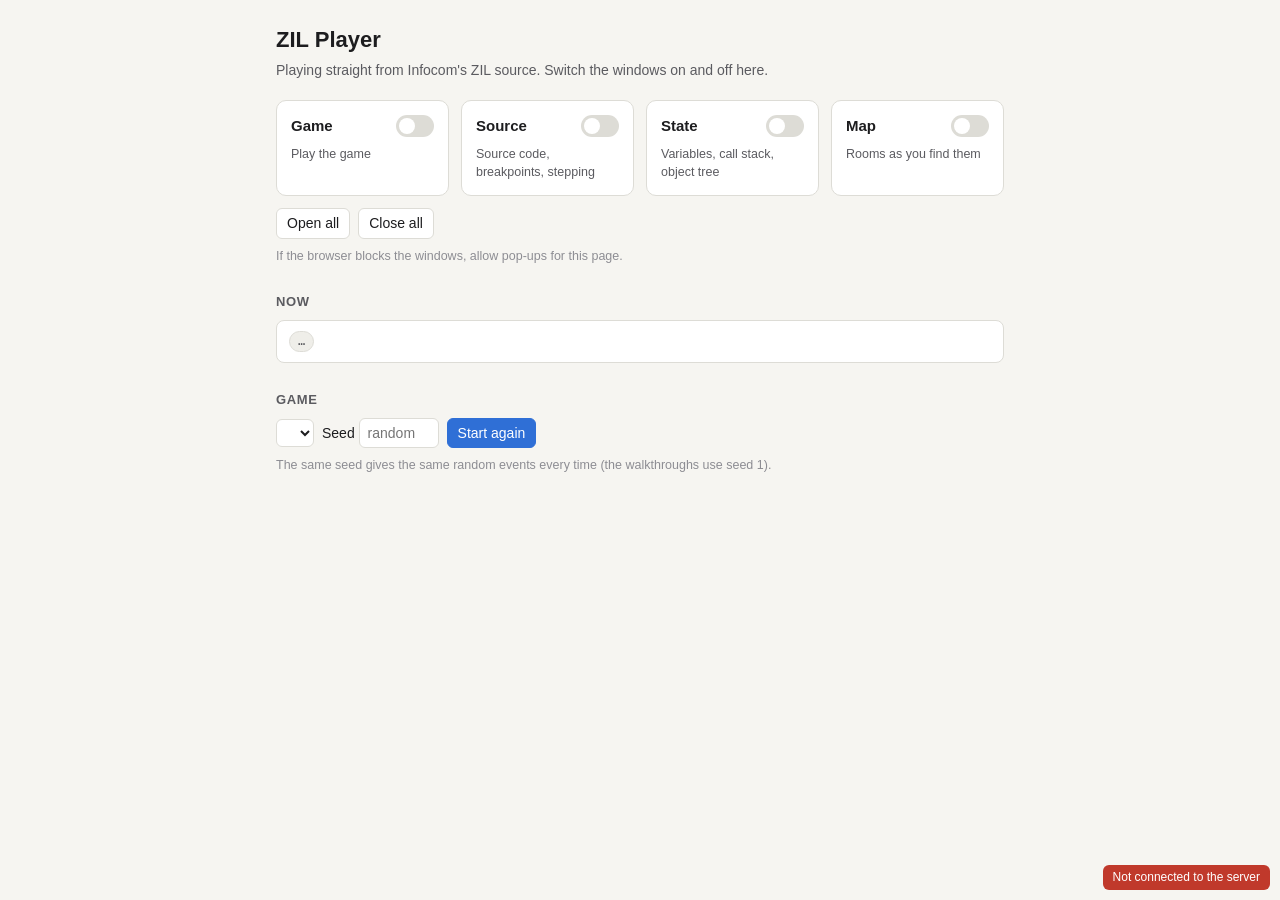
==== zil/web/index.html @ 375841a3 "ZIL interpreter with a browser debugger: Zork I plays from source zil/ runs Infocom's ZIL source dir" ====
<!doctype html>
<html lang="en">
<head>
<meta charset="utf-8">
<meta name="viewport" content="width=device-width, initial-scale=1">
<title>ZIL Player</title>
<link rel="stylesheet" href="style.css">
<style>
  main { max-width: 760px; margin: 0 auto; padding: 24px 16px 40px; }
  h1 { font-size: 22px; margin: 0 0 4px; }
  .sub { color: var(--ink-2); margin-bottom: 20px; }
  .cards { display: grid; grid-template-columns: repeat(auto-fit, minmax(160px, 1fr)); gap: 12px; }
  .card {
    background: var(--panel); border: 1px solid var(--line); border-radius: 10px;
    padding: 14px; display: flex; flex-direction: column; gap: 8px; cursor: pointer;
    user-select: none;
  }
  .card:hover { border-color: var(--accent); }
  .card .top { display: flex; align-items: center; justify-content: space-between; }
  .card .name { font-weight: 600; font-size: 15px; }
  .card .what { color: var(--ink-2); font-size: 12.5px; }
  .switch { position: relative; width: 38px; height: 22px; flex: none; }
  .switch input { opacity: 0; width: 0; height: 0; }
  .switch span {
    position: absolute; inset: 0; background: var(--line); border-radius: 999px; transition: .15s;
  }
  .switch span::after {
    content: ""; position: absolute; left: 3px; top: 3px; width: 16px; height: 16px;
    border-radius: 50%; background: #fff; transition: .15s;
  }
  .switch input:checked + span { background: var(--accent); }
  .switch input:checked + span::after { transform: translateX(16px); }
  .row { display: flex; gap: 8px; align-items: center; flex-wrap: wrap; margin-top: 12px; }
  section { margin-top: 28px; }
  section h2 { font-size: 13px; text-transform: uppercase; letter-spacing: .05em; color: var(--ink-2); margin: 0 0 8px; }
  .status { font-family: var(--mono); font-size: 13px; background: var(--panel); border: 1px solid var(--line);
            border-radius: 8px; padding: 10px 12px; display: flex; gap: 12px; flex-wrap: wrap; align-items: center; }
  .warn { color: var(--warn); font-size: 12.5px; white-space: pre-wrap; font-family: var(--mono); }
  .note { color: var(--ink-3); font-size: 12.5px; margin-top: 8px; }
</style>
</head>
<body data-win="main">
<main>
  <h1 id="game-name">ZIL Player</h1>
  <div class="sub">Playing straight from Infocom's ZIL source. Switch the windows on and off here.</div>

  <div class="cards" id="cards"></div>
  <div class="row">
    <button id="open-all">Open all</button>
    <button id="close-all">Close all</button>
  </div>
  <div class="note">If the browser blocks the windows, allow pop-ups for this page.</div>

  <section>
    <h2>Now</h2>
    <div class="status">
      <span class="pill" id="state">…</span>
      <span id="where"></span>
      <span class="spacer"></span>
      <span id="score" class="muted"></span>
    </div>
  </section>

  <section>
    <h2>Game</h2>
    <div class="row" style="margin-top:0">
      <select id="games"></select>
      <label>Seed <input type="number" id="seed" style="width:80px" placeholder="random"></label>
      <button id="restart" class="primary">Start again</button>
    </div>
    <div class="note">The same seed gives the same random events every time (the walkthroughs use seed 1).</div>
    <div class="warn" id="warnings"></div>
  </section>
</main>
<div class="disconnected">Not connected to the server</div>

<script src="common.js"></script>
<script>
const WINDOWS = [
  { id: "game",   name: "Game",   what: "Play the game",                       url: "game.html",   w: 820,  h: 760 },
  { id: "source", name: "Source", what: "Source code, breakpoints, stepping",  url: "source.html", w: 1280, h: 860 },
  { id: "state",  name: "State",  what: "Variables, call stack, object tree",  url: "state.html",  w: 980,  h: 820 },
  { id: "map",    name: "Map",    what: "Rooms as you find them",              url: "map.html",   w: 1000, h: 760 },
];
const refs = {};          // window id -> Window we opened
const lastSeen = {};      // window id -> time of its last "alive" message
const boxes = {};

const cards = document.getElementById("cards");
let offset = 0;
for (const w of WINDOWS) {
  const box = el("input", { type: "checkbox" });
  boxes[w.id] = box;
  const card = el("div", { class: "card" },
    el("div", { class: "top" },
      el("span", { class: "name", text: w.name }),
      el("label", { class: "switch" }, box, el("span"))),
    el("div", { class: "what", text: w.what }));
  // Clicks on the switch itself toggle the checkbox (via its label) and fire "change";
  // clicks anywhere else on the card flip it here. Never both, or it opens and closes at once.
  card.addEventListener("click", (e) => {
    if (e.target.closest(".switch")) return;
    box.checked = !box.checked;
    toggle(w, box.checked);
  });
  box.addEventListener("change", () => toggle(w, box.checked));
  cards.append(card);
  w.x = 40 + offset; w.y = 40 + offset; offset += 30;
}

function isOpen(id) {
  if (refs[id] && !refs[id].closed) return true;
  return lastSeen[id] && Date.now() - lastSeen[id] < 5000;
}

function toggle(w, on) {
  if (on) {
    if (refs[w.id] && !refs[w.id].closed) { refs[w.id].focus(); return; }
    const feat = `width=${w.w},height=${w.h},left=${w.x},top=${w.y}`;
    refs[w.id] = window.open(w.url, "zil-" + w.id, feat);
    if (!refs[w.id]) { boxes[w.id].checked = false; alert("The browser blocked the window. Allow pop-ups for this page."); }
  } else {
    if (refs[w.id] && !refs[w.id].closed) refs[w.id].close();
    tell({ type: "close", win: w.id });     // for windows opened before a reload
    delete refs[w.id];
    delete lastSeen[w.id];
  }
}

document.getElementById("open-all").onclick = () => {
  for (const w of WINDOWS) { boxes[w.id].checked = true; toggle(w, true); }
};
document.getElementById("close-all").onclick = () => {
  for (const w of WINDOWS) { boxes[w.id].checked = false; toggle(w, false); }
};

onPeer("alive", (m) => { lastSeen[m.win] = Date.now(); });
onPeer("gone", (m) => { delete lastSeen[m.win]; setTimeout(syncBoxes, 300); });
function syncBoxes() {
  for (const w of WINDOWS) boxes[w.id].checked = !!isOpen(w.id);
}
setInterval(syncBoxes, 1000);
tell({ type: "ping" });

// Game status ---------------------------------------------------------------
const pill = document.getElementById("state");
async function refresh() {
  const info = await api("/api/info");
  document.getElementById("game-name").textContent = info.name;
  document.title = "ZIL Player: " + info.name;
  setPill(pill, info.state);
  const s = info.status || {};
  document.getElementById("where").textContent = s.left || "";
  document.getElementById("score").textContent = s.right || "";
  document.getElementById("warnings").textContent =
    info.warnings && info.warnings.length ? "Warnings from loading:\n" + info.warnings.join("\n") : "";
  if (info.seed !== null && info.seed !== undefined) document.getElementById("seed").value = info.seed;
  const g = await api("/api/games");
  const sel = document.getElementById("games");
  sel.innerHTML = "";
  for (const name of g.games) {
    const o = el("option", { value: name, text: name.replace(/\.zip$/, "") });
    if (name === g.current) o.selected = true;
    sel.append(o);
  }
}
on("input", (ev) => {
  setPill(pill, "input");
  document.getElementById("where").textContent = ev.status.left || "";
  document.getElementById("score").textContent = ev.status.right || "";
});
on("running", () => setPill(pill, "running"));
on("paused", (ev) => {
  setPill(pill, "paused");
  document.getElementById("where").textContent = "at " + locText(ev.loc);
});
on("ended", () => setPill(pill, "ended"));
on("error", () => setPill(pill, "error"));
on("restarted", refresh);

document.getElementById("restart").onclick = async () => {
  const seed = document.getElementById("seed").value;
  const game = document.getElementById("games").value;
  const r = await api("/api/restart", { seed: seed === "" ? null : Number(seed), game });
  if (r.error) alert("Could not start that game:\n" + r.error);
};

connect(refresh);
</script>
</body>
</html>
---- zil/web/style.css ----
:root {
  --bg: #f6f5f1;
  --panel: #ffffff;
  --panel-2: #efeee9;
  --ink: #1d1d1f;
  --ink-2: #5b5b60;
  --ink-3: #8d8d93;
  --line: #dddcd6;
  --accent: #2f6fd6;
  --accent-ink: #ffffff;
  --ok: #2e8b57;
  --warn: #b7791f;
  --bad: #c0392b;
  --exec: #fff1b8;
  --exec-line: #e0b400;
  --frame: #dde9ff;
  --bp: #d64545;
  --changed: #fff3c4;
  --tok-string: #8a4b00;
  --tok-comment: #8d8d93;
  --tok-head: #2851a3;
  --tok-gval: #7a3e9d;
  --tok-lval: #1f7a5a;
  --tok-num: #b03a2e;
  --game-bg: #fffdf8;
  --game-ink: #222;
  --mono: ui-monospace, "SF Mono", Menlo, Consolas, monospace;
  --sans: -apple-system, BlinkMacSystemFont, "Segoe UI", Helvetica, Arial, sans-serif;
  color-scheme: light;
}

@media (prefers-color-scheme: dark) {
  :root:not([data-theme="light"]) {
    --bg: #17181b;
    --panel: #1f2024;
    --panel-2: #26282d;
    --ink: #e8e8ea;
    --ink-2: #a9aab0;
    --ink-3: #75767d;
    --line: #34363c;
    --accent: #5b93ef;
    --exec: #4a3f12;
    --exec-line: #e0b400;
    --frame: #23344f;
    --bp: #ef5b5b;
    --changed: #4a3f12;
    --tok-string: #e2a96b;
    --tok-comment: #75767d;
    --tok-head: #82aaff;
    --tok-gval: #c792ea;
    --tok-lval: #7fd1b0;
    --tok-num: #f78c6c;
    --game-bg: #121316;
    --game-ink: #e6e3da;
    color-scheme: dark;
  }
}

:root[data-theme="dark"] {
  --bg: #17181b;
  --panel: #1f2024;
  --panel-2: #26282d;
  --ink: #e8e8ea;
  --ink-2: #a9aab0;
  --ink-3: #75767d;
  --line: #34363c;
  --accent: #5b93ef;
  --exec: #4a3f12;
  --exec-line: #e0b400;
  --frame: #23344f;
  --bp: #ef5b5b;
  --changed: #4a3f12;
  --tok-string: #e2a96b;
  --tok-comment: #75767d;
  --tok-head: #82aaff;
  --tok-gval: #c792ea;
  --tok-lval: #7fd1b0;
  --tok-num: #f78c6c;
  --game-bg: #121316;
  --game-ink: #e6e3da;
  color-scheme: dark;
}

* { box-sizing: border-box; }
html, body { margin: 0; height: 100%; }
body {
  background: var(--bg);
  color: var(--ink);
  font: 14px/1.45 var(--sans);
}

button, select, input {
  font: inherit;
  color: inherit;
}

button {
  background: var(--panel);
  border: 1px solid var(--line);
  border-radius: 6px;
  padding: 4px 10px;
  cursor: pointer;
}
button:hover:not(:disabled) { border-color: var(--accent); }
button:disabled { opacity: .45; cursor: default; }
button.primary { background: var(--accent); color: var(--accent-ink); border-color: var(--accent); }

input[type=text], input[type=number], select {
  background: var(--panel);
  border: 1px solid var(--line);
  border-radius: 6px;
  padding: 4px 8px;
}

.bar {
  display: flex;
  align-items: center;
  gap: 8px;
  padding: 6px 10px;
  background: var(--panel);
  border-bottom: 1px solid var(--line);
  flex-wrap: wrap;
}
.bar .title { font-weight: 600; }
.bar .spacer { flex: 1; }

.pill {
  display: inline-block;
  padding: 1px 8px;
  border-radius: 999px;
  font-size: 12px;
  background: var(--panel-2);
  color: var(--ink-2);
  border: 1px solid var(--line);
}
.pill.input { color: var(--ok); border-color: var(--ok); }
.pill.paused { color: var(--warn); border-color: var(--warn); }
.pill.running { color: var(--accent); border-color: var(--accent); }
.pill.error, .pill.ended { color: var(--bad); border-color: var(--bad); }

.muted { color: var(--ink-3); }
.mono { font-family: var(--mono); }

.panel {
  background: var(--panel);
  border: 1px solid var(--line);
  border-radius: 8px;
  overflow: hidden;
  display: flex;
  flex-direction: column;
  min-height: 0;
}
.panel > h3 {
  margin: 0;
  font-size: 12px;
  font-weight: 600;
  text-transform: uppercase;
  letter-spacing: .04em;
  color: var(--ink-2);
  padding: 6px 10px;
  border-bottom: 1px solid var(--line);
  background: var(--panel-2);
  display: flex;
  align-items: center;
  gap: 8px;
}
.panel > h3 .spacer { flex: 1; }
.panel .scroll { overflow: auto; min-height: 0; flex: 1; }

table.kv { border-collapse: collapse; width: 100%; font-family: var(--mono); font-size: 12.5px; }
table.kv td { padding: 2px 8px; border-bottom: 1px solid var(--line); vertical-align: top; }
table.kv td.name { color: var(--ink); white-space: nowrap; }
table.kv td.val { text-align: right; white-space: nowrap; }
table.kv td.hint { color: var(--ink-2); }
table.kv tr.changed td { background: var(--changed); }
table.kv tr:hover td { background: var(--panel-2); }

a, .link { color: var(--accent); cursor: pointer; text-decoration: none; }
a:hover, .link:hover { text-decoration: underline; }

.disconnected {
  position: fixed;
  bottom: 10px;
  right: 10px;
  background: var(--bad);
  color: #fff;
  padding: 4px 10px;
  border-radius: 6px;
  font-size: 12px;
  display: none;
}
body.offline .disconnected { display: block; }
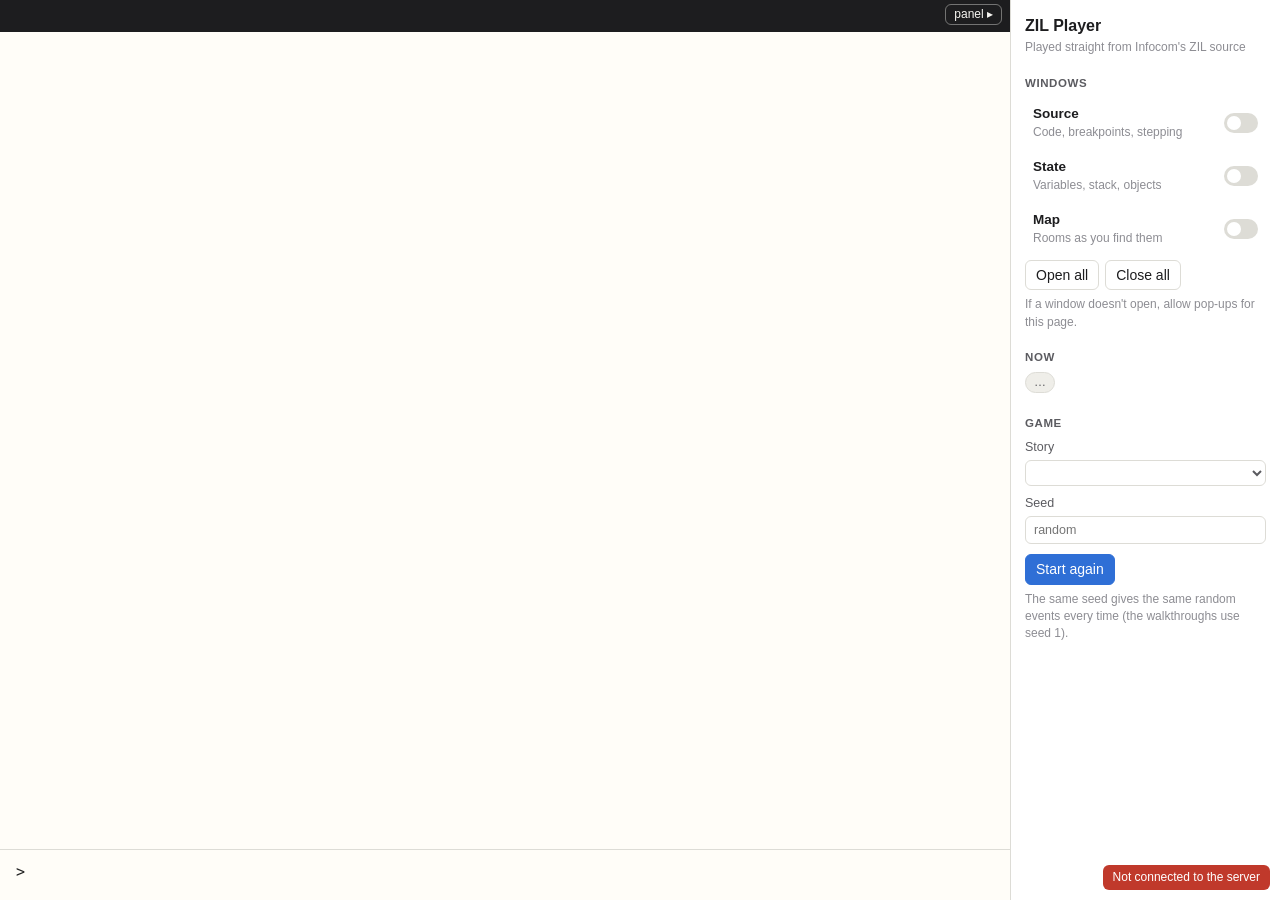
==== commit 328998b0: "Main page is now the game screen, with the window switches in a side panel The play screen moved int" ====
--- a/zil/web/index.html
+++ b/zil/web/index.html
@@ -5,107 +5,131 @@
 <meta name="viewport" content="width=device-width, initial-scale=1">
 <title>ZIL Player</title>
 <link rel="stylesheet" href="style.css">
+<link rel="stylesheet" href="game.css">
 <style>
-  main { max-width: 760px; margin: 0 auto; padding: 24px 16px 40px; }
-  h1 { font-size: 22px; margin: 0 0 4px; }
-  .sub { color: var(--ink-2); margin-bottom: 20px; }
-  .cards { display: grid; grid-template-columns: repeat(auto-fit, minmax(160px, 1fr)); gap: 12px; }
-  .card {
-    background: var(--panel); border: 1px solid var(--line); border-radius: 10px;
-    padding: 14px; display: flex; flex-direction: column; gap: 8px; cursor: pointer;
-    user-select: none;
-  }
-  .card:hover { border-color: var(--accent); }
-  .card .top { display: flex; align-items: center; justify-content: space-between; }
-  .card .name { font-weight: 600; font-size: 15px; }
-  .card .what { color: var(--ink-2); font-size: 12.5px; }
-  .switch { position: relative; width: 38px; height: 22px; flex: none; }
-  .switch input { opacity: 0; width: 0; height: 0; }
-  .switch span {
-    position: absolute; inset: 0; background: var(--line); border-radius: 999px; transition: .15s;
-  }
+  body { display: flex; height: 100vh; overflow: hidden; }
+  .side {
+    width: 270px; flex: none; display: flex; flex-direction: column; gap: 18px;
+    padding: 14px; overflow-y: auto; background: var(--panel); border-left: 1px solid var(--line);
+  }
+  body.side-hidden .side { display: none; }
+  .side h1 { font-size: 16px; margin: 0; }
+  .side h2 { font-size: 11.5px; text-transform: uppercase; letter-spacing: .05em; color: var(--ink-2); margin: 0 0 6px; }
+  .side .sub { color: var(--ink-3); font-size: 12px; margin-top: 2px; }
+  .wins { display: flex; flex-direction: column; gap: 2px; }
+  .win {
+    display: flex; align-items: center; gap: 10px; padding: 7px 8px; border-radius: 8px;
+    cursor: pointer; user-select: none;
+  }
+  .win:hover { background: var(--panel-2); }
+  .win .txt { flex: 1; display: flex; flex-direction: column; }
+  .win .name { font-weight: 600; font-size: 13.5px; }
+  .win .what { color: var(--ink-3); font-size: 12px; }
+  .switch { position: relative; width: 34px; height: 20px; flex: none; }
+  .switch input { opacity: 0; width: 0; height: 0; position: absolute; }
+  .switch span { position: absolute; inset: 0; background: var(--line); border-radius: 999px; transition: .15s; }
   .switch span::after {
-    content: ""; position: absolute; left: 3px; top: 3px; width: 16px; height: 16px;
+    content: ""; position: absolute; left: 3px; top: 3px; width: 14px; height: 14px;
     border-radius: 50%; background: #fff; transition: .15s;
   }
   .switch input:checked + span { background: var(--accent); }
-  .switch input:checked + span::after { transform: translateX(16px); }
-  .row { display: flex; gap: 8px; align-items: center; flex-wrap: wrap; margin-top: 12px; }
-  section { margin-top: 28px; }
-  section h2 { font-size: 13px; text-transform: uppercase; letter-spacing: .05em; color: var(--ink-2); margin: 0 0 8px; }
-  .status { font-family: var(--mono); font-size: 13px; background: var(--panel); border: 1px solid var(--line);
-            border-radius: 8px; padding: 10px 12px; display: flex; gap: 12px; flex-wrap: wrap; align-items: center; }
-  .warn { color: var(--warn); font-size: 12.5px; white-space: pre-wrap; font-family: var(--mono); }
-  .note { color: var(--ink-3); font-size: 12.5px; margin-top: 8px; }
+  .switch input:checked + span::after { transform: translateX(14px); }
+  .row { display: flex; gap: 6px; align-items: center; flex-wrap: wrap; }
+  .field { display: flex; flex-direction: column; gap: 4px; font-size: 12.5px; color: var(--ink-2); }
+  .field select, .field input { width: 100%; }
+  .note { color: var(--ink-3); font-size: 12px; }
+  .now { display: flex; flex-direction: column; gap: 4px; font-size: 12.5px; }
+  .now .mono { font-size: 12px; color: var(--ink-2); word-break: break-all; }
+  .warn { color: var(--warn); font-size: 11.5px; white-space: pre-wrap; font-family: var(--mono); }
+  #side-toggle {
+    position: absolute; top: 4px; right: 8px; z-index: 2; padding: 1px 8px; font-size: 12px;
+    background: transparent; color: var(--bg); border-color: color-mix(in srgb, var(--bg) 40%, transparent);
+  }
+  .play { position: relative; }
+  .status { padding-right: 90px; }
+  @media (max-width: 720px) {
+    body { flex-direction: column; overflow: auto; height: auto; min-height: 100vh; }
+    .play { height: 75vh; flex: none; }
+    .side { width: auto; border-left: none; border-top: 1px solid var(--line); }
+  }
 </style>
 </head>
 <body data-win="main">
-<main>
-  <h1 id="game-name">ZIL Player</h1>
-  <div class="sub">Playing straight from Infocom's ZIL source. Switch the windows on and off here.</div>
-
-  <div class="cards" id="cards"></div>
-  <div class="row">
-    <button id="open-all">Open all</button>
-    <button id="close-all">Close all</button>
-  </div>
-  <div class="note">If the browser blocks the windows, allow pop-ups for this page.</div>
-
-  <section>
+<div class="play">
+  <div class="status"><span id="left">&nbsp;</span><span id="right"></span></div>
+  <button id="side-toggle" title="Show or hide the side panel">panel ▸</button>
+  <div id="out"></div>
+  <div class="inputrow">
+    <span class="prompt">&gt;</span>
+    <input id="line" autocomplete="off" spellcheck="false" autofocus>
+    <span id="why"></span>
+  </div>
+</div>
+
+<aside class="side">
+  <div>
+    <h1 id="game-name">ZIL Player</h1>
+    <div class="sub">Played straight from Infocom's ZIL source</div>
+  </div>
+
+  <div>
+    <h2>Windows</h2>
+    <div class="wins" id="wins"></div>
+    <div class="row" style="margin-top:6px">
+      <button id="open-all">Open all</button>
+      <button id="close-all">Close all</button>
+    </div>
+    <div class="note" style="margin-top:6px">If a window doesn't open, allow pop-ups for this page.</div>
+  </div>
+
+  <div>
     <h2>Now</h2>
-    <div class="status">
-      <span class="pill" id="state">…</span>
-      <span id="where"></span>
-      <span class="spacer"></span>
-      <span id="score" class="muted"></span>
+    <div class="now">
+      <div><span class="pill" id="state">…</span></div>
+      <div class="mono" id="where"></div>
     </div>
-  </section>
-
-  <section>
+  </div>
+
+  <div>
     <h2>Game</h2>
-    <div class="row" style="margin-top:0">
-      <select id="games"></select>
-      <label>Seed <input type="number" id="seed" style="width:80px" placeholder="random"></label>
-      <button id="restart" class="primary">Start again</button>
-    </div>
-    <div class="note">The same seed gives the same random events every time (the walkthroughs use seed 1).</div>
+    <div class="field">Story <select id="games"></select></div>
+    <div class="field" style="margin-top:8px">Seed <input type="number" id="seed" placeholder="random"></div>
+    <div class="row" style="margin-top:10px"><button id="restart" class="primary">Start again</button></div>
+    <div class="note" style="margin-top:6px">The same seed gives the same random events every time (the walkthroughs use seed 1).</div>
     <div class="warn" id="warnings"></div>
-  </section>
-</main>
+  </div>
+</aside>
 <div class="disconnected">Not connected to the server</div>
 
 <script src="common.js"></script>
+<script src="game.js"></script>
 <script>
 const WINDOWS = [
-  { id: "game",   name: "Game",   what: "Play the game",                       url: "game.html",   w: 820,  h: 760 },
-  { id: "source", name: "Source", what: "Source code, breakpoints, stepping",  url: "source.html", w: 1280, h: 860 },
-  { id: "state",  name: "State",  what: "Variables, call stack, object tree",  url: "state.html",  w: 980,  h: 820 },
-  { id: "map",    name: "Map",    what: "Rooms as you find them",              url: "map.html",   w: 1000, h: 760 },
+  { id: "source", name: "Source", what: "Code, breakpoints, stepping",  url: "source.html", w: 1280, h: 860 },
+  { id: "state",  name: "State",  what: "Variables, stack, objects",    url: "state.html",  w: 980,  h: 820 },
+  { id: "map",    name: "Map",    what: "Rooms as you find them",       url: "map.html",    w: 1000, h: 760 },
 ];
 const refs = {};          // window id -> Window we opened
 const lastSeen = {};      // window id -> time of its last "alive" message
 const boxes = {};
 
-const cards = document.getElementById("cards");
 let offset = 0;
 for (const w of WINDOWS) {
   const box = el("input", { type: "checkbox" });
   boxes[w.id] = box;
-  const card = el("div", { class: "card" },
-    el("div", { class: "top" },
-      el("span", { class: "name", text: w.name }),
-      el("label", { class: "switch" }, box, el("span"))),
-    el("div", { class: "what", text: w.what }));
-  // Clicks on the switch itself toggle the checkbox (via its label) and fire "change";
-  // clicks anywhere else on the card flip it here. Never both, or it opens and closes at once.
-  card.addEventListener("click", (e) => {
+  const row = el("div", { class: "win" },
+    el("div", { class: "txt" }, el("span", { class: "name", text: w.name }), el("span", { class: "what", text: w.what })),
+    el("label", { class: "switch" }, box, el("span")));
+  // Clicks on the switch toggle the checkbox (via its label) and fire "change";
+  // clicks anywhere else on the row flip it here. Never both.
+  row.addEventListener("click", (e) => {
     if (e.target.closest(".switch")) return;
     box.checked = !box.checked;
     toggle(w, box.checked);
   });
   box.addEventListener("change", () => toggle(w, box.checked));
-  cards.append(card);
-  w.x = 40 + offset; w.y = 40 + offset; offset += 30;
+  document.getElementById("wins").append(row);
+  w.x = 60 + offset; w.y = 40 + offset; offset += 30;
 }
 
 function isOpen(id) {
@@ -142,16 +166,25 @@
 setInterval(syncBoxes, 1000);
 tell({ type: "ping" });
 
-// Game status ---------------------------------------------------------------
+// Side panel: show or hide (remembered) --------------------------------------
+const sideBtn = document.getElementById("side-toggle");
+function setSide(hidden) {
+  document.body.classList.toggle("side-hidden", hidden);
+  sideBtn.textContent = hidden ? "◂ panel" : "panel ▸";
+  try { localStorage.setItem("zil-side-hidden", hidden ? "1" : ""); } catch (e) {}
+}
+sideBtn.onclick = () => setSide(!document.body.classList.contains("side-hidden"));
+try { setSide(localStorage.getItem("zil-side-hidden") === "1"); } catch (e) {}
+
+// Game status -------------------------------------------------------------------
 const pill = document.getElementById("state");
+const where = document.getElementById("where");
 async function refresh() {
   const info = await api("/api/info");
   document.getElementById("game-name").textContent = info.name;
   document.title = "ZIL Player: " + info.name;
   setPill(pill, info.state);
-  const s = info.status || {};
-  document.getElementById("where").textContent = s.left || "";
-  document.getElementById("score").textContent = s.right || "";
+  where.textContent = "";
   document.getElementById("warnings").textContent =
     info.warnings && info.warnings.length ? "Warnings from loading:\n" + info.warnings.join("\n") : "";
   if (info.seed !== null && info.seed !== undefined) document.getElementById("seed").value = info.seed;
@@ -164,16 +197,9 @@
     sel.append(o);
   }
 }
-on("input", (ev) => {
-  setPill(pill, "input");
-  document.getElementById("where").textContent = ev.status.left || "";
-  document.getElementById("score").textContent = ev.status.right || "";
-});
+on("input", () => { setPill(pill, "input"); where.textContent = ""; });
 on("running", () => setPill(pill, "running"));
-on("paused", (ev) => {
-  setPill(pill, "paused");
-  document.getElementById("where").textContent = "at " + locText(ev.loc);
-});
+on("paused", (ev) => { setPill(pill, "paused"); where.textContent = ev.reason + " at " + locText(ev.loc); });
 on("ended", () => setPill(pill, "ended"));
 on("error", () => setPill(pill, "error"));
 on("restarted", refresh);
@@ -185,7 +211,7 @@
   if (r.error) alert("Could not start that game:\n" + r.error);
 };
 
-connect(refresh);
+connect(() => { refresh(); ZILGame.load(); });
 </script>
 </body>
 </html>
--- a/zil/web/game.css
+++ b/zil/web/game.css
@@ -0,0 +1,22 @@
+/* The play screen (main page and game.html). */
+.game-page { display: flex; flex-direction: column; height: 100vh; background: var(--game-bg); color: var(--game-ink); }
+.play { display: flex; flex-direction: column; min-width: 0; min-height: 0; flex: 1; background: var(--game-bg); color: var(--game-ink); }
+.status {
+  display: flex; justify-content: space-between; gap: 16px;
+  padding: 6px 16px; font-family: var(--mono); font-size: 14px;
+  background: var(--ink); color: var(--bg);
+}
+#out {
+  flex: 1; overflow-y: auto; padding: 14px 16px 6px;
+  font-family: var(--mono); font-size: 15px; line-height: 1.5;
+  white-space: pre-wrap; word-wrap: break-word;
+}
+#out .cmd { color: var(--accent); font-weight: 600; }
+.inputrow { display: flex; align-items: center; gap: 6px; padding: 8px 16px 12px; border-top: 1px solid var(--line); }
+.inputrow .prompt { font-family: var(--mono); font-size: 15px; }
+#line {
+  flex: 1; min-width: 0; font-family: var(--mono); font-size: 15px; border: none; outline: none;
+  background: transparent; color: var(--game-ink); padding: 4px 0;
+}
+#line:disabled { opacity: .5; }
+#why { font-size: 12px; color: var(--ink-3); font-family: var(--sans); }
